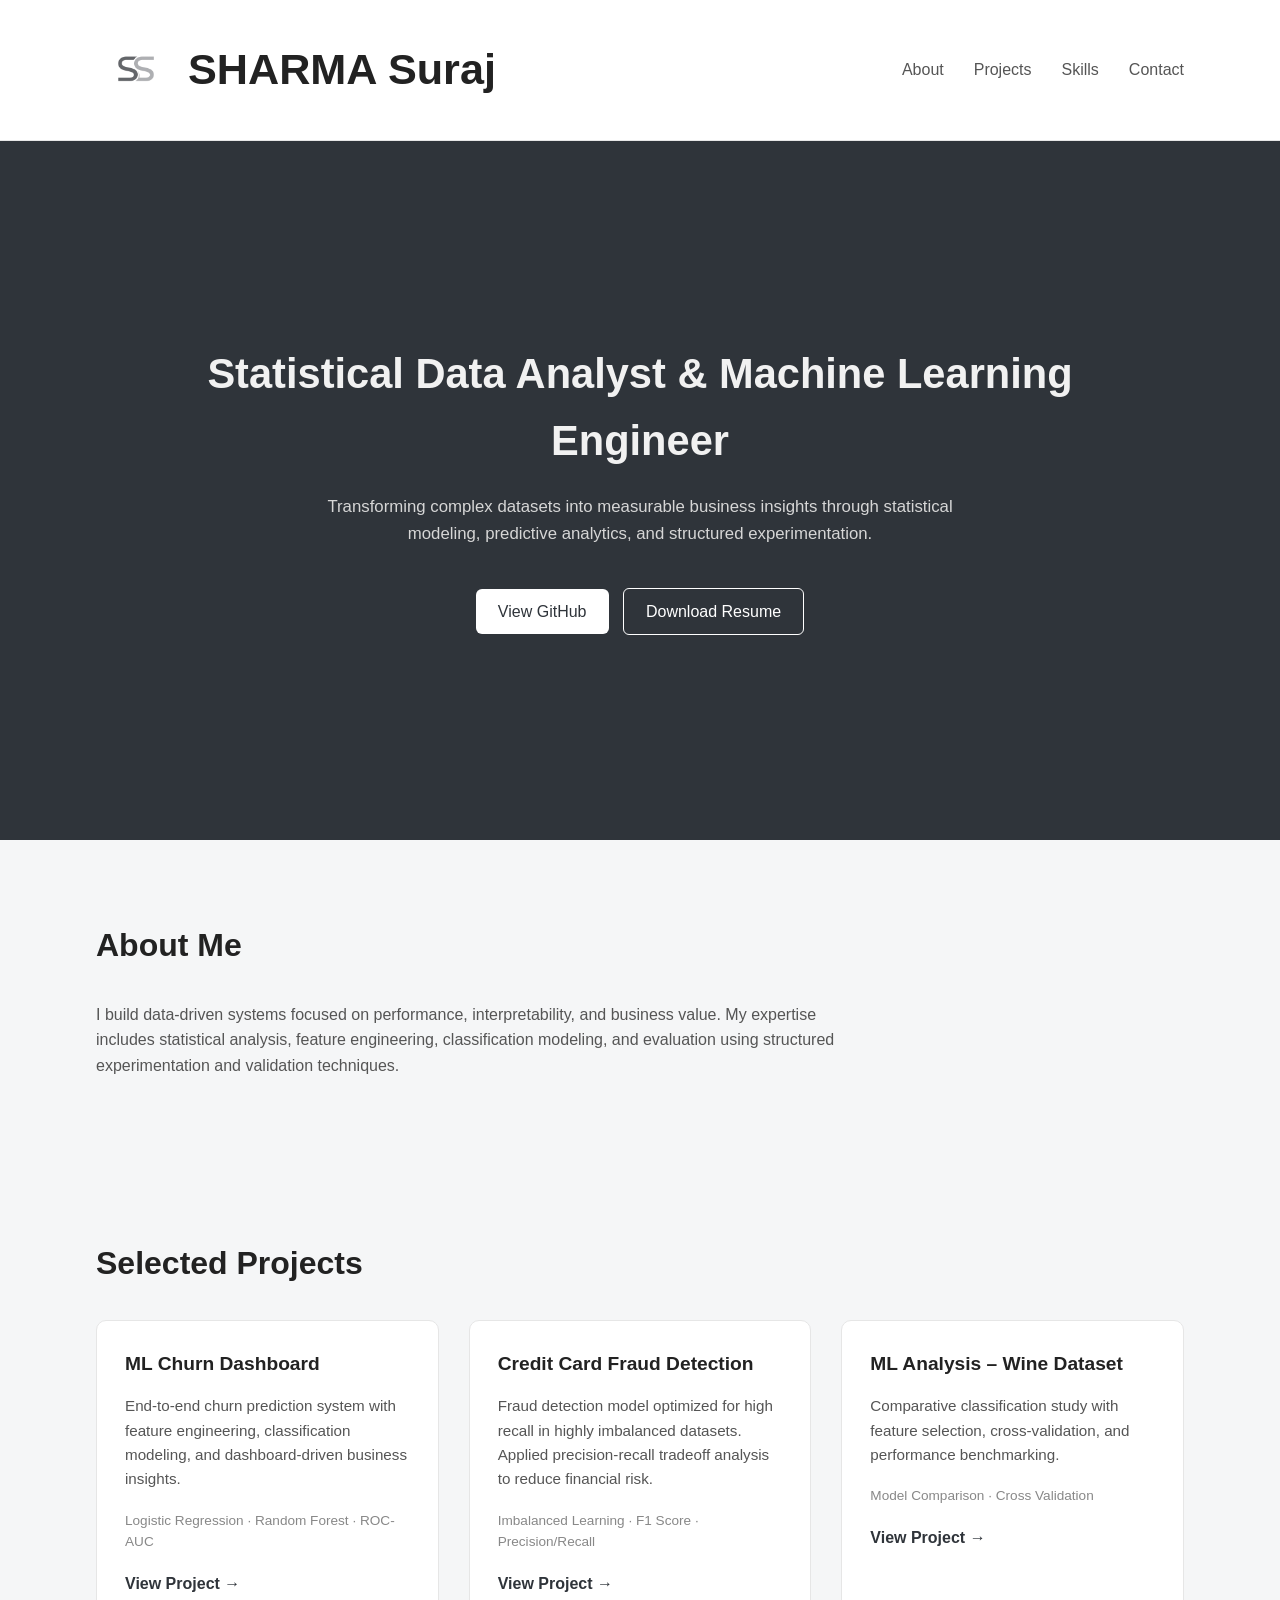
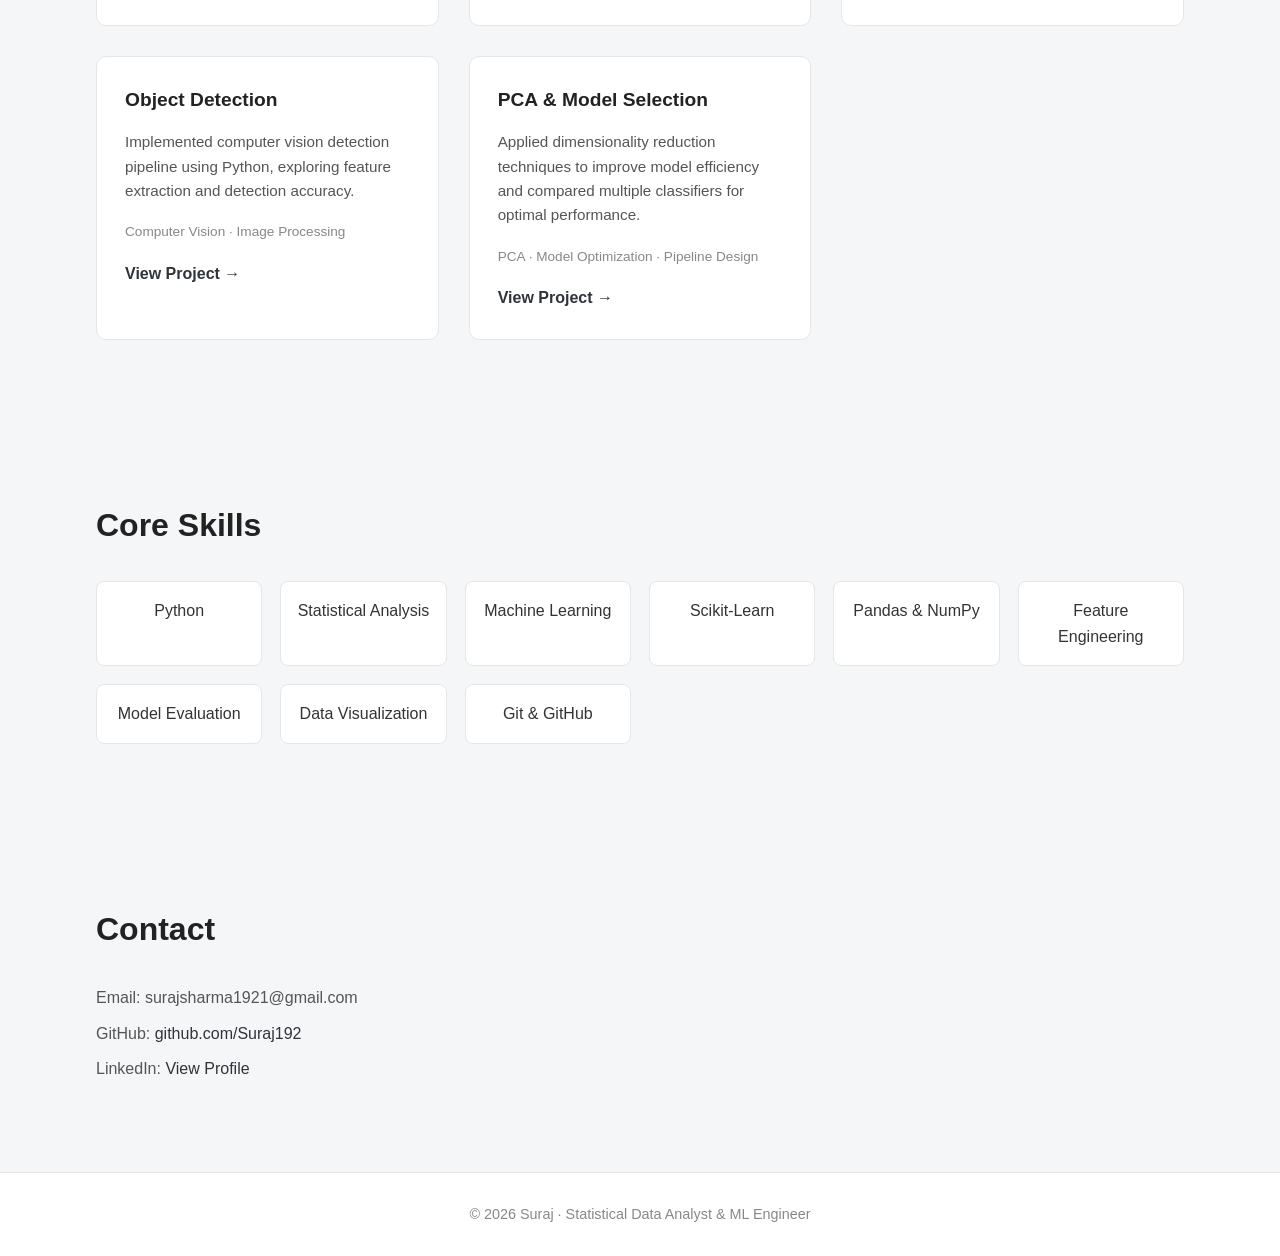
==== index.html @ f2decdfb "portfolio design and projects added" ====
<!DOCTYPE html>
<html lang="en">
<head>
    <meta charset="UTF-8">
    <title>Suraj | Statistical Data Analyst & ML Engineer</title>
    <meta name="viewport" content="width=device-width, initial-scale=1.0">
    <link rel="stylesheet" href="style.css">
</head>
<body>

<!-- NAVIGATION -->
<nav>
    <div class="container nav-container">
        <div class="brand">
            <img src="logo.png" alt="SS Logo" class="brand-logo">
            <span class="brand-name">SHARMA Suraj</span>
        </div>

        <ul>
            <li><a href="#about">About</a></li>
            <li><a href="#projects">Projects</a></li>
            <li><a href="#skills">Skills</a></li>
            <li><a href="#contact">Contact</a></li>
        </ul>
    </div>
</nav>

<!-- HERO SECTION -->
<header class="hero-section">
    <div class="container hero">
        <h1>Statistical Data Analyst & Machine Learning Engineer</h1>
        <p>
            Transforming complex datasets into measurable business insights through 
            statistical modeling, predictive analytics, and structured experimentation.
        </p>
        <div class="hero-buttons">
            <a href="https://github.com/Suraj192" target="_blank" class="btn light">View GitHub</a>
            <a href="#" class="btn outline-light">Download Resume</a>
        </div>
    </div>
</header>

<!-- ABOUT -->
<section id="about" class="container">
    <h2>About Me</h2>
    <p>
        I build data-driven systems focused on performance, interpretability, and business value.
        My expertise includes statistical analysis, feature engineering, classification modeling,
        and evaluation using structured experimentation and validation techniques.
    </p>
</section>

<!-- PROJECTS -->
<section id="projects" class="container">
    <h2>Selected Projects</h2>

    <div class="project-grid">

        <div class="project-card">
            <h3>ML Churn Dashboard</h3>
            <p>
                End-to-end churn prediction system with feature engineering,
                classification modeling, and dashboard-driven business insights.
            </p>
            <span>Logistic Regression · Random Forest · ROC-AUC</span>
            <a href="https://github.com/Suraj192/ml-churn-dashboard" target="_blank">View Project →</a>
        </div>

        <div class="project-card">
            <h3>Credit Card Fraud Detection</h3>
            <p>
                Fraud detection model optimized for high recall in highly imbalanced datasets.
                Applied precision-recall tradeoff analysis to reduce financial risk.
            </p>
            <span>Imbalanced Learning · F1 Score · Precision/Recall</span>
            <a href="https://github.com/Suraj192/credit-card-fraud-detection" target="_blank">View Project →</a>
        </div>

        <div class="project-card">
            <h3>ML Analysis – Wine Dataset</h3>
            <p>
                Comparative classification study with feature selection,
                cross-validation, and performance benchmarking.
            </p>
            <span>Model Comparison · Cross Validation</span>
            <a href="https://github.com/Suraj192/ML-Analysis_Wine_dataset" target="_blank">View Project →</a>
        </div>

        <div class="project-card">
            <h3>Object Detection</h3>
            <p>
                Implemented computer vision detection pipeline using Python,
                exploring feature extraction and detection accuracy.
            </p>
            <span>Computer Vision · Image Processing</span>
            <a href="https://github.com/Suraj192/Object_detection" target="_blank">View Project →</a>
        </div>

        <div class="project-card">
            <h3>PCA & Model Selection</h3>
            <p>
                Applied dimensionality reduction techniques to improve model efficiency
                and compared multiple classifiers for optimal performance.
            </p>
            <span>PCA · Model Optimization · Pipeline Design</span>
            <a href="https://github.com/Suraj192/PCA_and_ModelSelection" target="_blank">View Project →</a>
        </div>

    </div>
</section>

<!-- SKILLS -->
<section id="skills" class="container">
    <h2>Core Skills</h2>
    <div class="skills-grid">
        <div>Python</div>
        <div>Statistical Analysis</div>
        <div>Machine Learning</div>
        <div>Scikit-Learn</div>
        <div>Pandas & NumPy</div>
        <div>Feature Engineering</div>
        <div>Model Evaluation</div>
        <div>Data Visualization</div>
        <div>Git & GitHub</div>
    </div>
</section>

<!-- CONTACT -->
<section id="contact" class="container">
    <h2>Contact</h2>
    <p>Email: surajsharma1921@gmail.com</p>
    <p>GitHub: <a href="https://github.com/Suraj192" target="_blank">github.com/Suraj192</a></p>
    <p>LinkedIn: <a href="https://www.linkedin.com/in/suraj-sharma-a54060127/", target="_blank"> View Profile</a></p>
</section>

<!-- FOOTER -->
<footer>
    <p>© 2026 Suraj · Statistical Data Analyst & ML Engineer</p>
</footer>

</body>
</html>
---- style.css ----
/* ===== GLOBAL RESET ===== */
* {
    margin: 0;
    padding: 0;
    box-sizing: border-box;
}

body {
    font-family: 'Segoe UI', Roboto, sans-serif;
    background-color: #f5f6f7;
    color: #333;
    line-height: 1.6;
}

/* ===== LAYOUT ===== */
.container {
    width: 85%;
    max-width: 1100px;
    margin: auto;
    padding: 80px 0;
}

/* ===== NAVIGATION ===== */
/* ===== BRAND (LOGO + NAME) ===== */
.brand {
    display: flex;
    align-items: center;
    gap: 12px;
}

.brand-logo {
    width: 80px;
    height: 100px;
    object-fit: contain;
}

.brand-name {
    font-size: 2.7rem;
    font-weight: 600;
    color: #222;
}

nav {
    background: #ffffff;
    border-bottom: 1px solid #e6e6e6;
    position: sticky;
    top: 0;
    z-index: 1000;
}

.nav-container {
    display: flex;
    justify-content: space-between;
    align-items: center;
    padding: 20px 0;
}

.logo {
    font-weight: 600;
    color: #222;
}

nav ul {
    list-style: none;
    display: flex;
    gap: 30px;
}

nav a {
    text-decoration: none;
    color: #555;
    font-weight: 500;
    transition: 0.3s ease;
}

nav a:hover {
    color: #000;
}

/* ===== HERO SECTION ===== */
.hero-section {
    background: #2f343a;  /* Soft ash */
    color: #f1f1f1;
    text-align: center;
    padding: 120px 20px;
}

.hero h1 {
    font-size: 2.6rem;
    font-weight: 600;
    margin-bottom: 20px;
}

.hero p {
    max-width: 650px;
    margin: auto;
    color: #d6d6d6;
    font-size: 1.05rem;
    margin-bottom: 35px;
}

/* ===== BUTTONS ===== */
.btn {
    padding: 10px 22px;
    border-radius: 6px;
    text-decoration: none;
    font-weight: 500;
    transition: 0.3s ease;
    display: inline-block;
    margin: 5px;
}

.btn.light {
    background: #ffffff;
    color: #2f343a;
}

.btn.light:hover {
    background: #e5e5e5;
}

.btn.outline-light {
    border: 1px solid #ffffff;
    color: #ffffff;
}

.btn.outline-light:hover {
    background: #ffffff;
    color: #2f343a;
}

/* ===== HEADINGS ===== */
h2 {
    font-size: 2rem;
    margin-bottom: 30px;
    color: #222;
}

/* ===== ABOUT ===== */
#about p {
    max-width: 750px;
    color: #555;
}

/* ===== PROJECTS ===== */
.project-grid {
    display: grid;
    grid-template-columns: repeat(auto-fit, minmax(280px, 1fr));
    gap: 30px;
}

.project-card {
    background: #ffffff;
    padding: 28px;
    border-radius: 10px;
    border: 1px solid #e6e6e6;
    transition: all 0.3s ease;
}

.project-card:hover {
    box-shadow: 0 12px 28px rgba(0,0,0,0.06);
    transform: translateY(-6px);
}

.project-card h3 {
    margin-bottom: 15px;
    font-size: 1.2rem;
    color: #222;
}

.project-card p {
    color: #555;
    font-size: 0.95rem;
}

.project-card span {
    display: block;
    margin: 18px 0;
    font-size: 0.85rem;
    color: #888;
}

.project-card a {
    text-decoration: none;
    font-weight: 600;
    color: #2f343a;
}

.project-card a:hover {
    text-decoration: underline;
}

/* ===== SKILLS ===== */
.skills-grid {
    display: grid;
    grid-template-columns: repeat(auto-fit, minmax(160px, 1fr));
    gap: 18px;
}

.skills-grid div {
    background: #ffffff;
    padding: 16px;
    text-align: center;
    border-radius: 8px;
    border: 1px solid #e6e6e6;
    font-weight: 500;
    transition: 0.3s ease;
}

.skills-grid div:hover {
    box-shadow: 0 6px 16px rgba(0,0,0,0.05);
}

/* ===== CONTACT ===== */
#contact p {
    margin-bottom: 10px;
    color: #555;
}

#contact a {
    color: #2f343a;
    text-decoration: none;
}

#contact a:hover {
    text-decoration: underline;
}

/* ===== FOOTER ===== */
footer {
    background: #ffffff;
    border-top: 1px solid #e6e6e6;
    text-align: center;
    padding: 30px;
    color: #888;
    font-size: 0.9rem;
}

/* ===== RESPONSIVE ===== */
@media (max-width: 768px) {

    .nav-container {
        flex-direction: column;
        gap: 15px;
    }

    nav ul {
        gap: 15px;
    }

    .hero h1 {
        font-size: 2rem;
    }

    .container {
        width: 90%;
    }
}
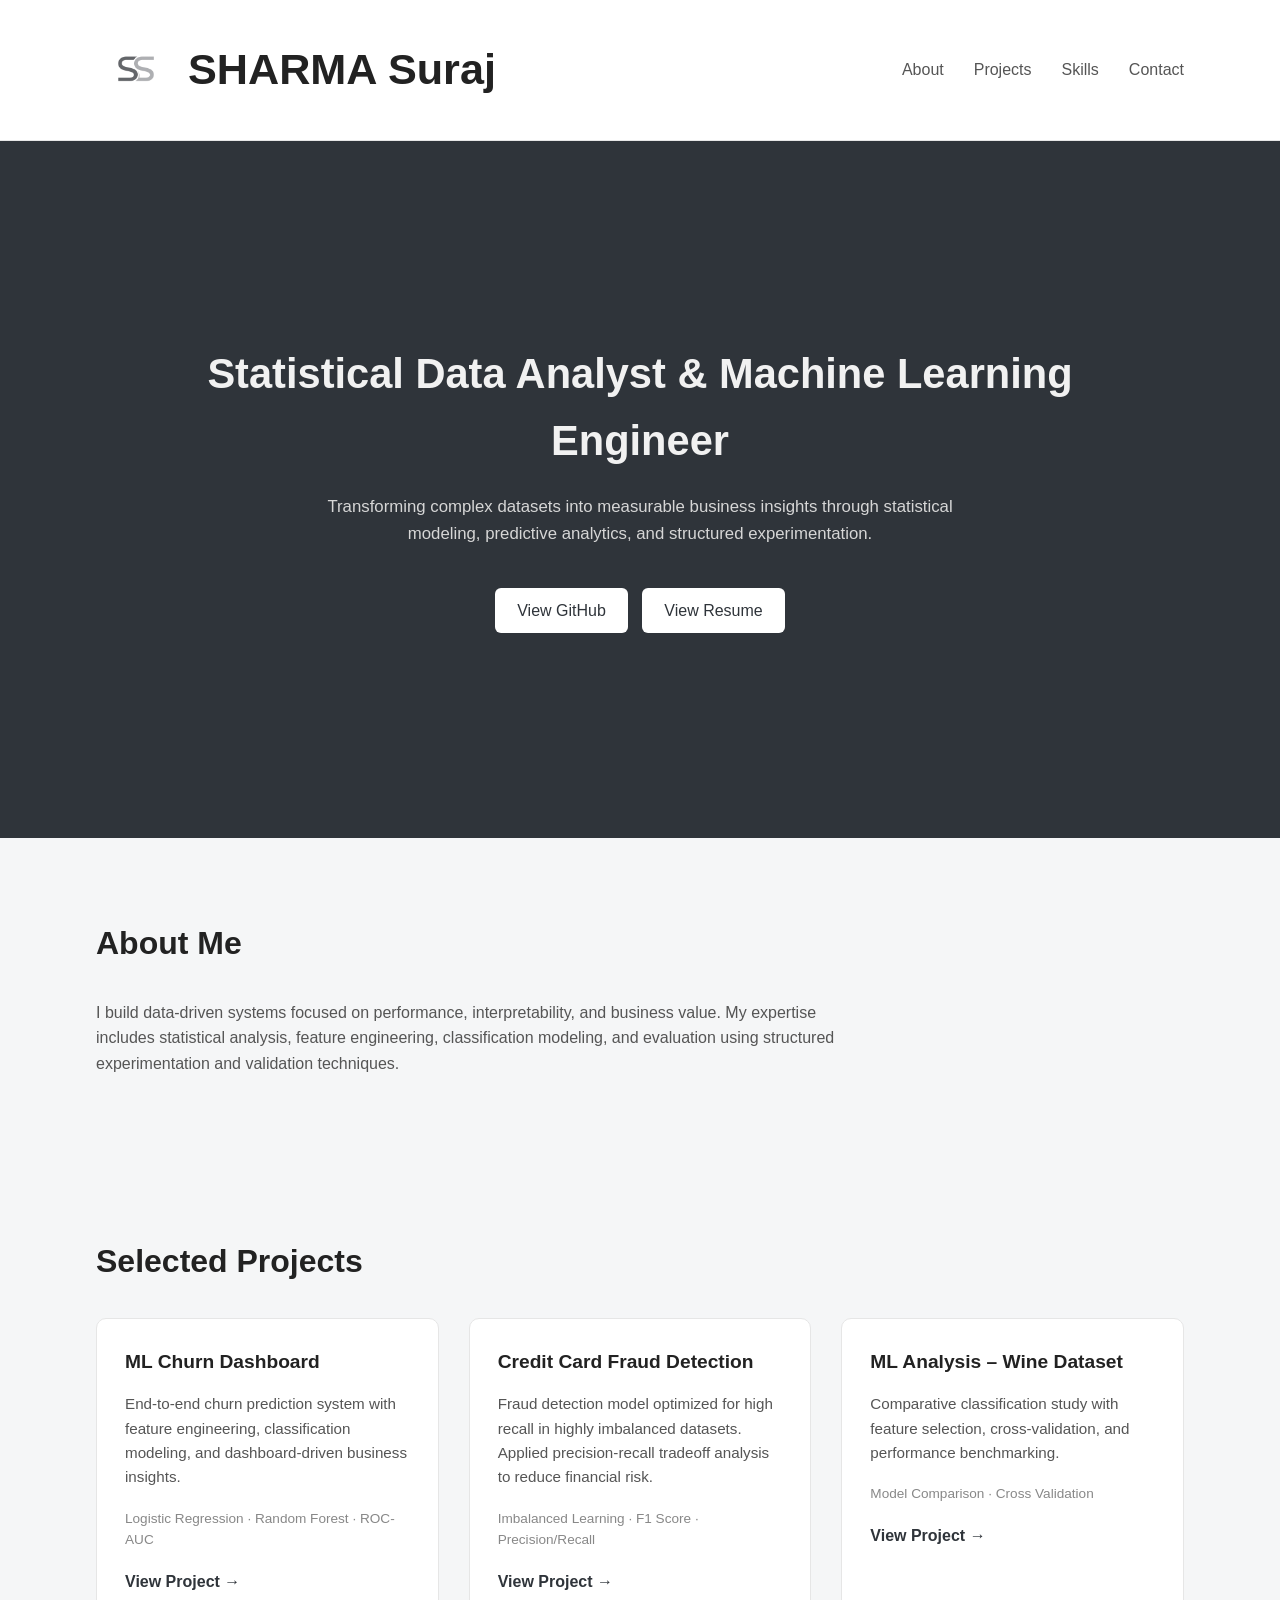
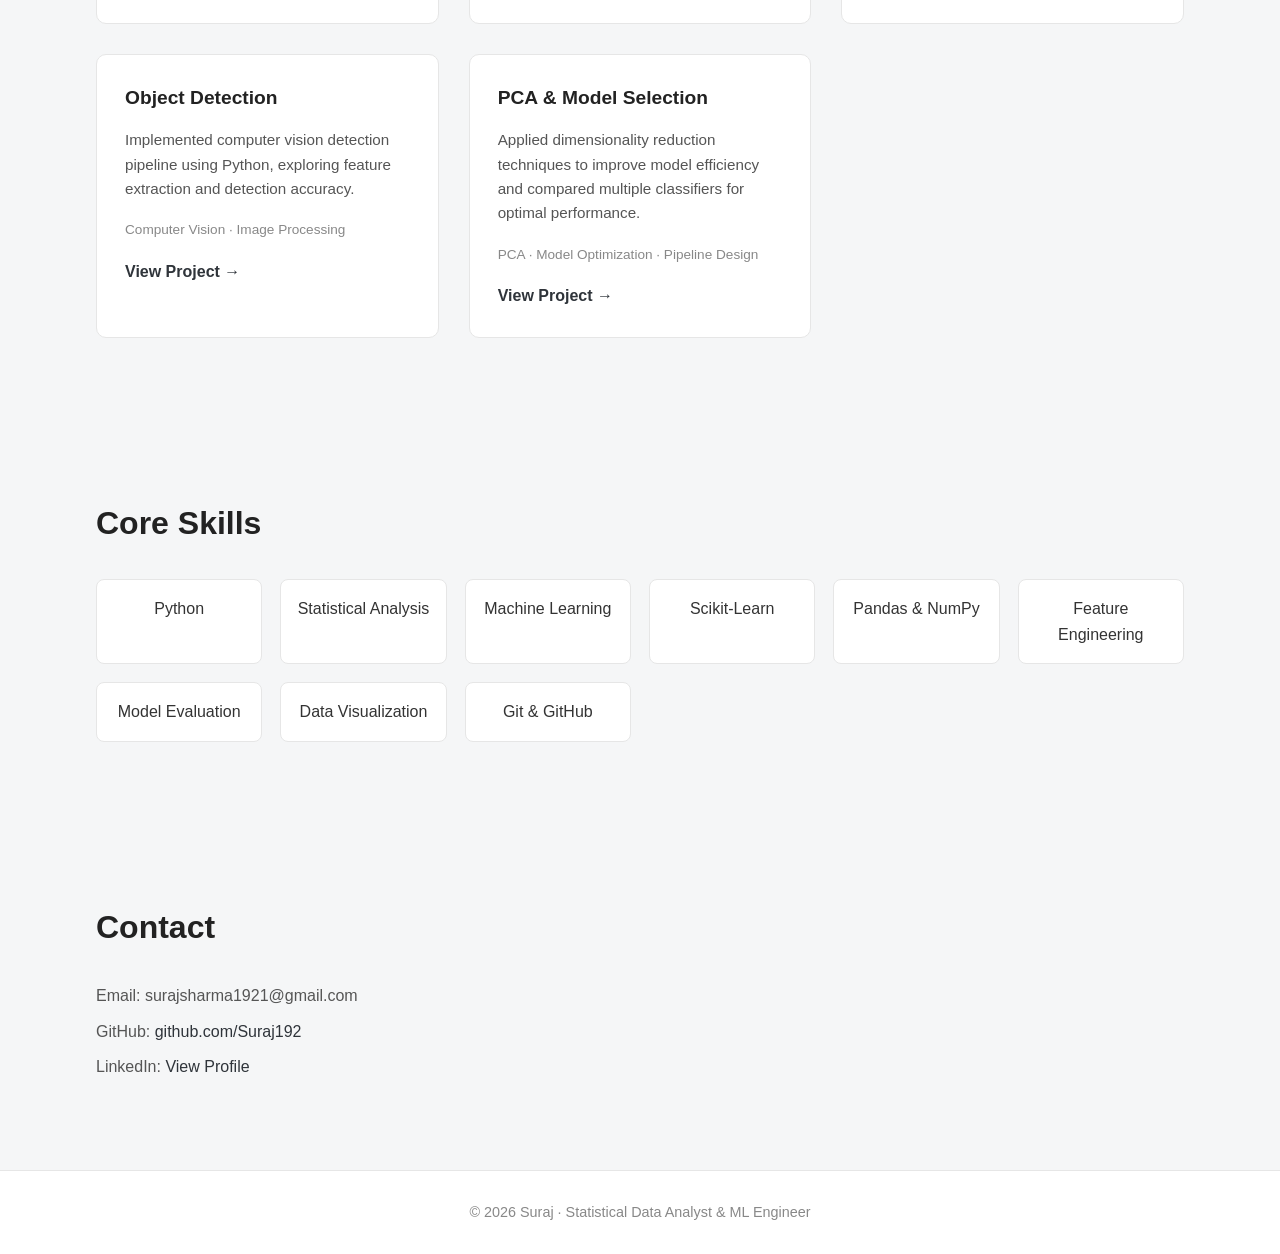
==== commit d78720e8: "changing download to view" ====
--- a/index.html
+++ b/index.html
@@ -35,7 +35,7 @@
         </p>
         <div class="hero-buttons">
             <a href="https://github.com/Suraj192" target="_blank" class="btn light">View GitHub</a>
-            <a href="#" class="btn outline-light">Download Resume</a>
+            <a href="cv.html" target="_blank" class="btn light">View Resume</a>
         </div>
     </div>
 </header>
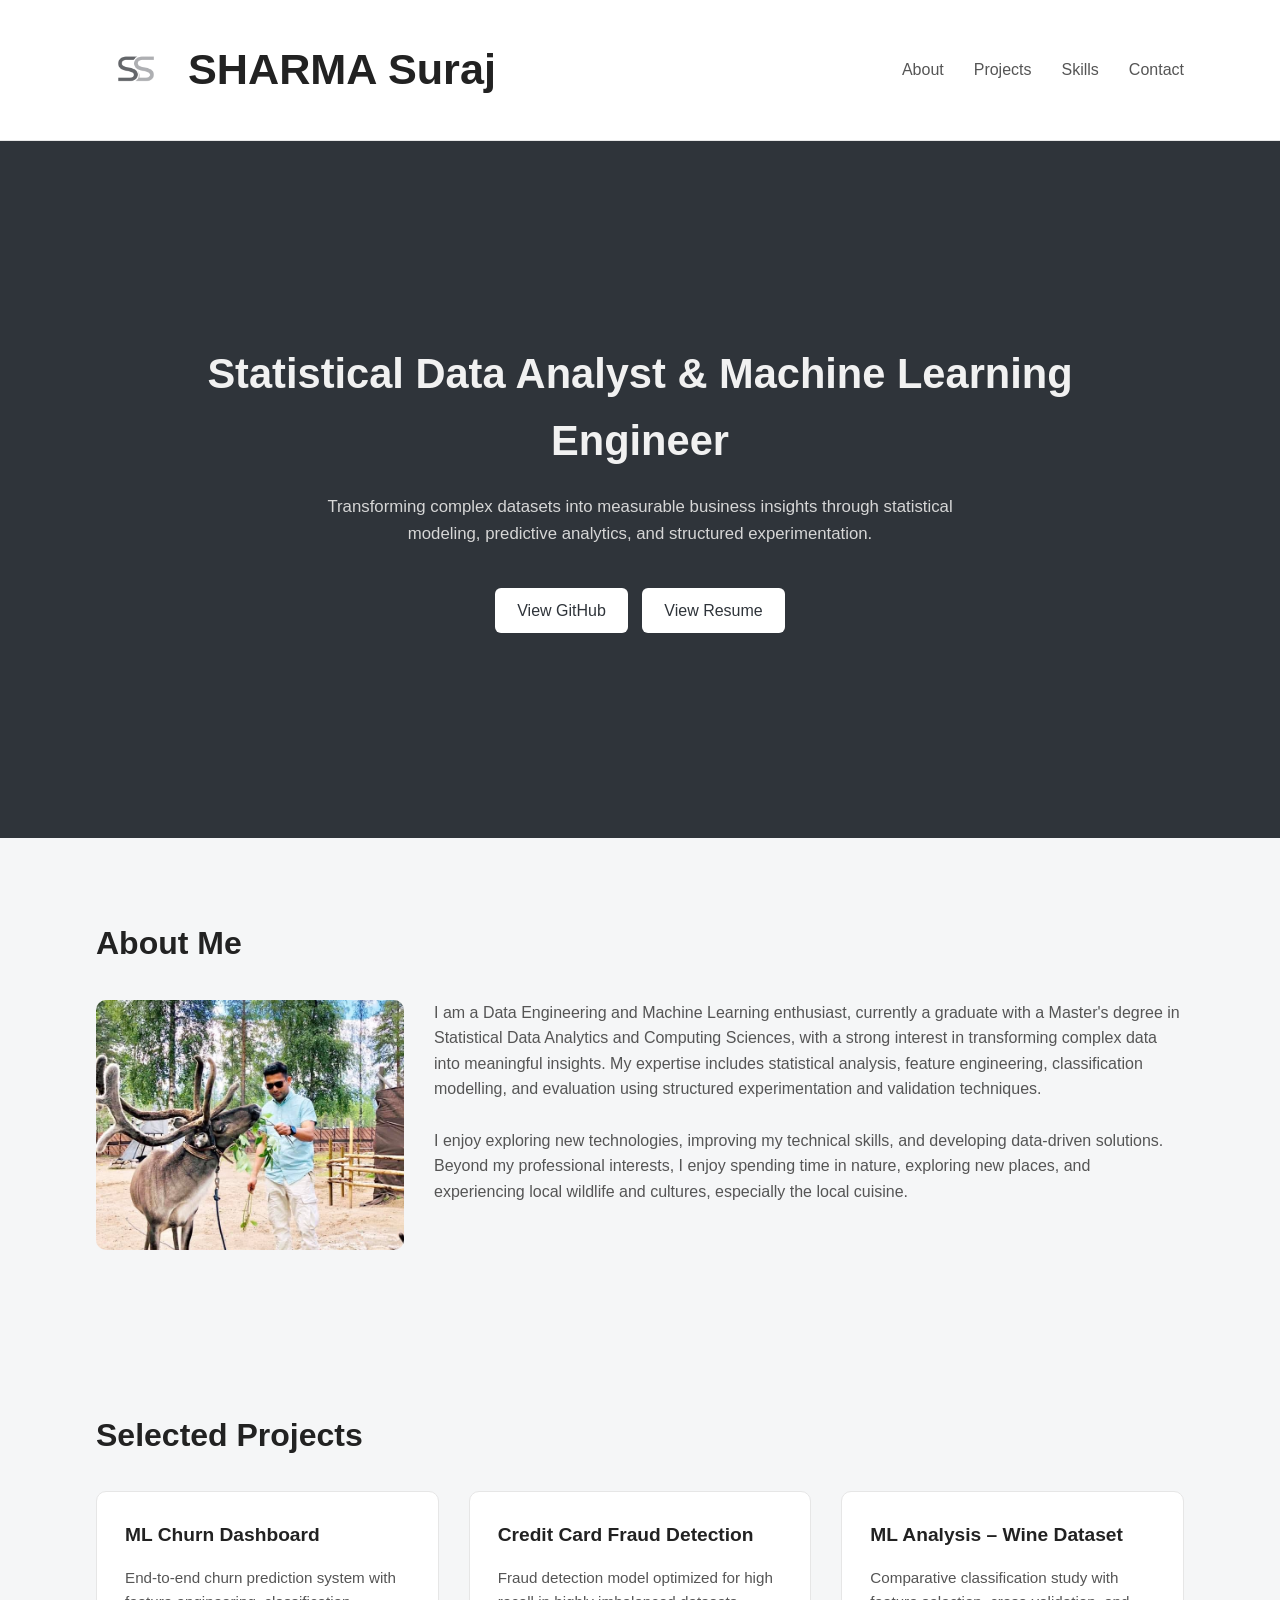
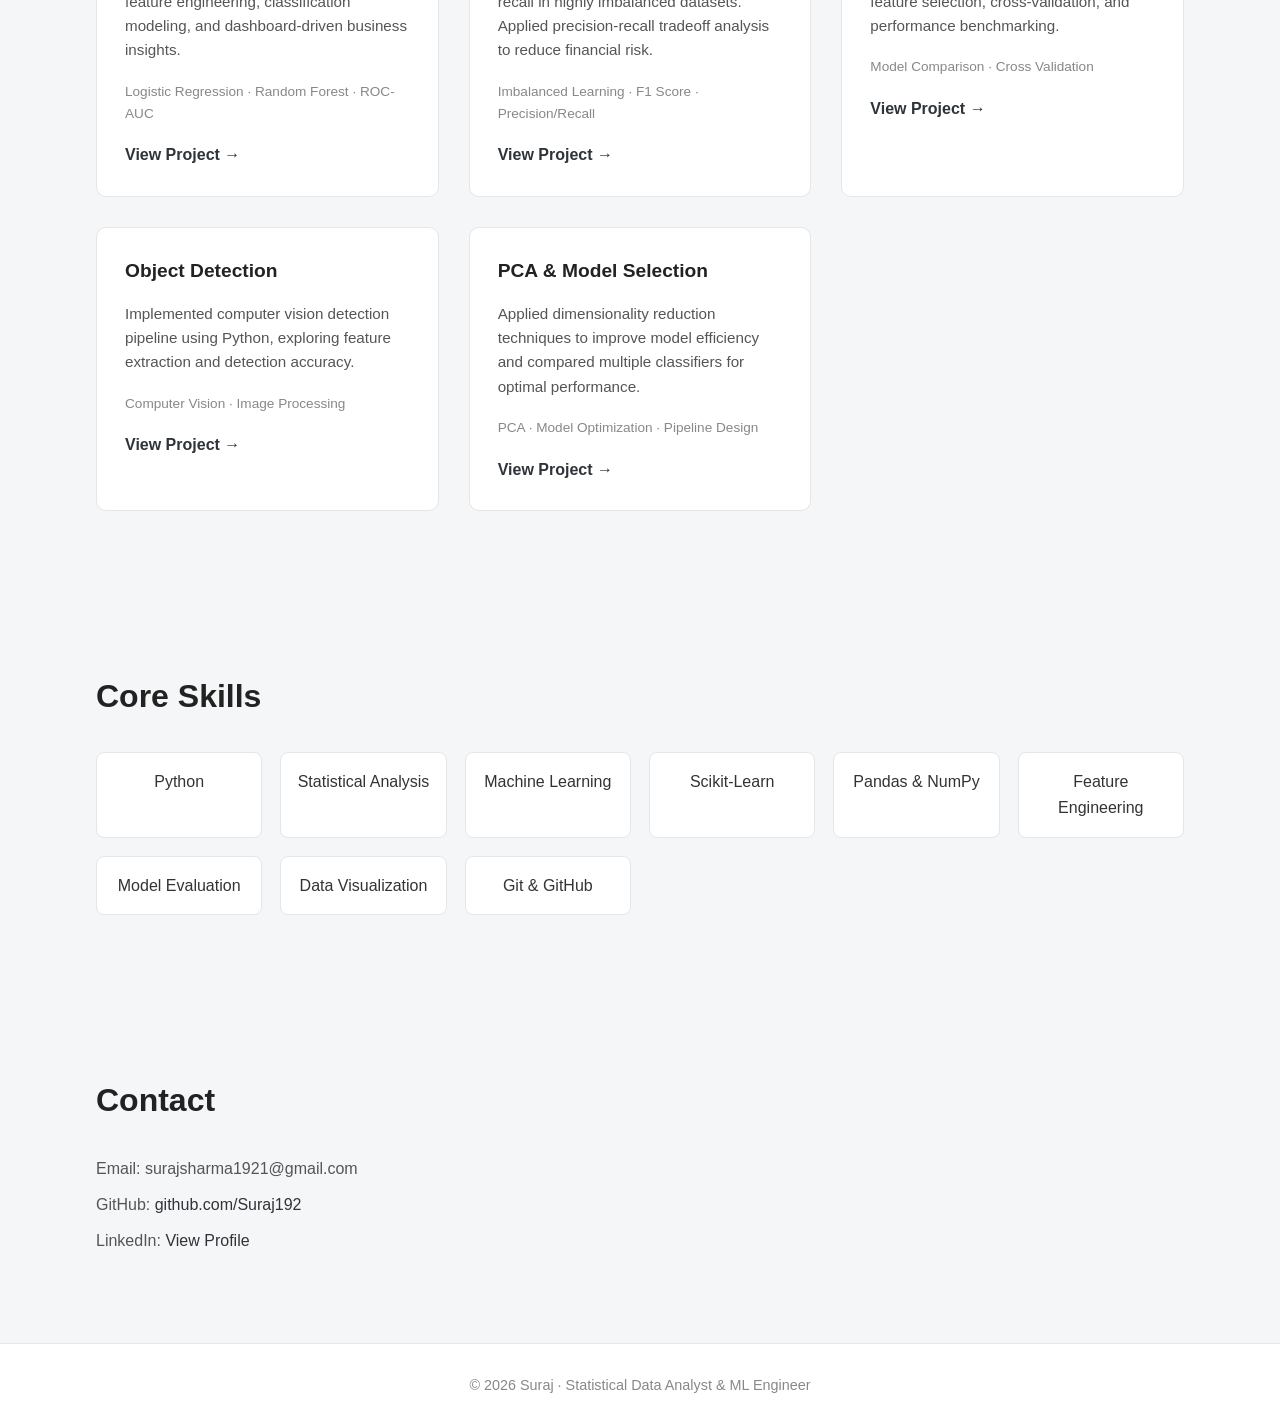
==== commit 75988c60: "about me section update" ====
--- a/index.html
+++ b/index.html
@@ -1,6 +1,15 @@
 <!DOCTYPE html>
 <html lang="en">
 <head>
+    <!-- Google tag (gtag.js) -->
+    <script async src="https://www.googletagmanager.com/gtag/js?id=G-G5Q72SXLR2"></script>
+    <script>
+        window.dataLayer = window.dataLayer || [];
+        function gtag(){dataLayer.push(arguments);}
+        gtag('js', new Date());
+
+        gtag('config', 'G-G5Q72SXLR2');
+    </script>
     <meta charset="UTF-8">
     <title>Suraj | Statistical Data Analyst & ML Engineer</title>
     <meta name="viewport" content="width=device-width, initial-scale=1.0">
@@ -43,11 +52,19 @@
 <!-- ABOUT -->
 <section id="about" class="container">
     <h2>About Me</h2>
-    <p>
-        I build data-driven systems focused on performance, interpretability, and business value.
-        My expertise includes statistical analysis, feature engineering, classification modeling,
-        and evaluation using structured experimentation and validation techniques.
-    </p>
+    <div class="about-content">
+        <img src="aboutme.jpg" class="mypic">
+        <p>
+            I am a Data Engineering and Machine Learning enthusiast, currently a graduate with a Master's degree in Statistical Data Analytics 
+            and Computing Sciences, with a strong interest in transforming complex data into meaningful insights. 
+            My expertise includes statistical analysis, feature engineering, classification modelling, and evaluation using 
+            structured experimentation and validation techniques. <br> <br>
+
+            I enjoy exploring new technologies, improving my technical skills, and developing data-driven solutions. 
+            Beyond my professional interests, I enjoy spending time in nature, exploring new places, and experiencing 
+            local wildlife and cultures, especially the local cuisine.
+        </p>
+    </div>
 </section>
 
 <!-- PROJECTS -->
@@ -73,7 +90,7 @@
                 Applied precision-recall tradeoff analysis to reduce financial risk.
             </p>
             <span>Imbalanced Learning · F1 Score · Precision/Recall</span>
-            <a href="https://github.com/Suraj192/credit-card-fraud-detection" target="_blank">View Project →</a>
+            <a href="https://github.com/Suraj192/credit-card-fraud-detection-dashboard" target="_blank">View Project →</a>
         </div>
 
         <div class="project-card">
--- a/style.css
+++ b/style.css
@@ -141,6 +141,23 @@
     max-width: 750px;
     color: #555;
 }
+.about-content {
+    display: flex;
+    align-items: flex-start;
+    justify-content: space-between;
+    gap: 30px;
+}
+
+.about-text {
+    flex: 1;
+}
+
+.mypic {
+    width: 350px;
+    height: 250px;
+    object-fit: cover;
+    border-radius: 10px;
+}
 
 /* ===== PROJECTS ===== */
 .project-grid {
@@ -239,6 +256,15 @@
 /* ===== RESPONSIVE ===== */
 @media (max-width: 768px) {
 
+    .about-content {
+        flex-direction: column;
+    }
+
+    .mypic {
+        width: 100%;
+        max-width: 400px;
+        height: auto;
+    }
     .nav-container {
         flex-direction: column;
         gap: 15px;
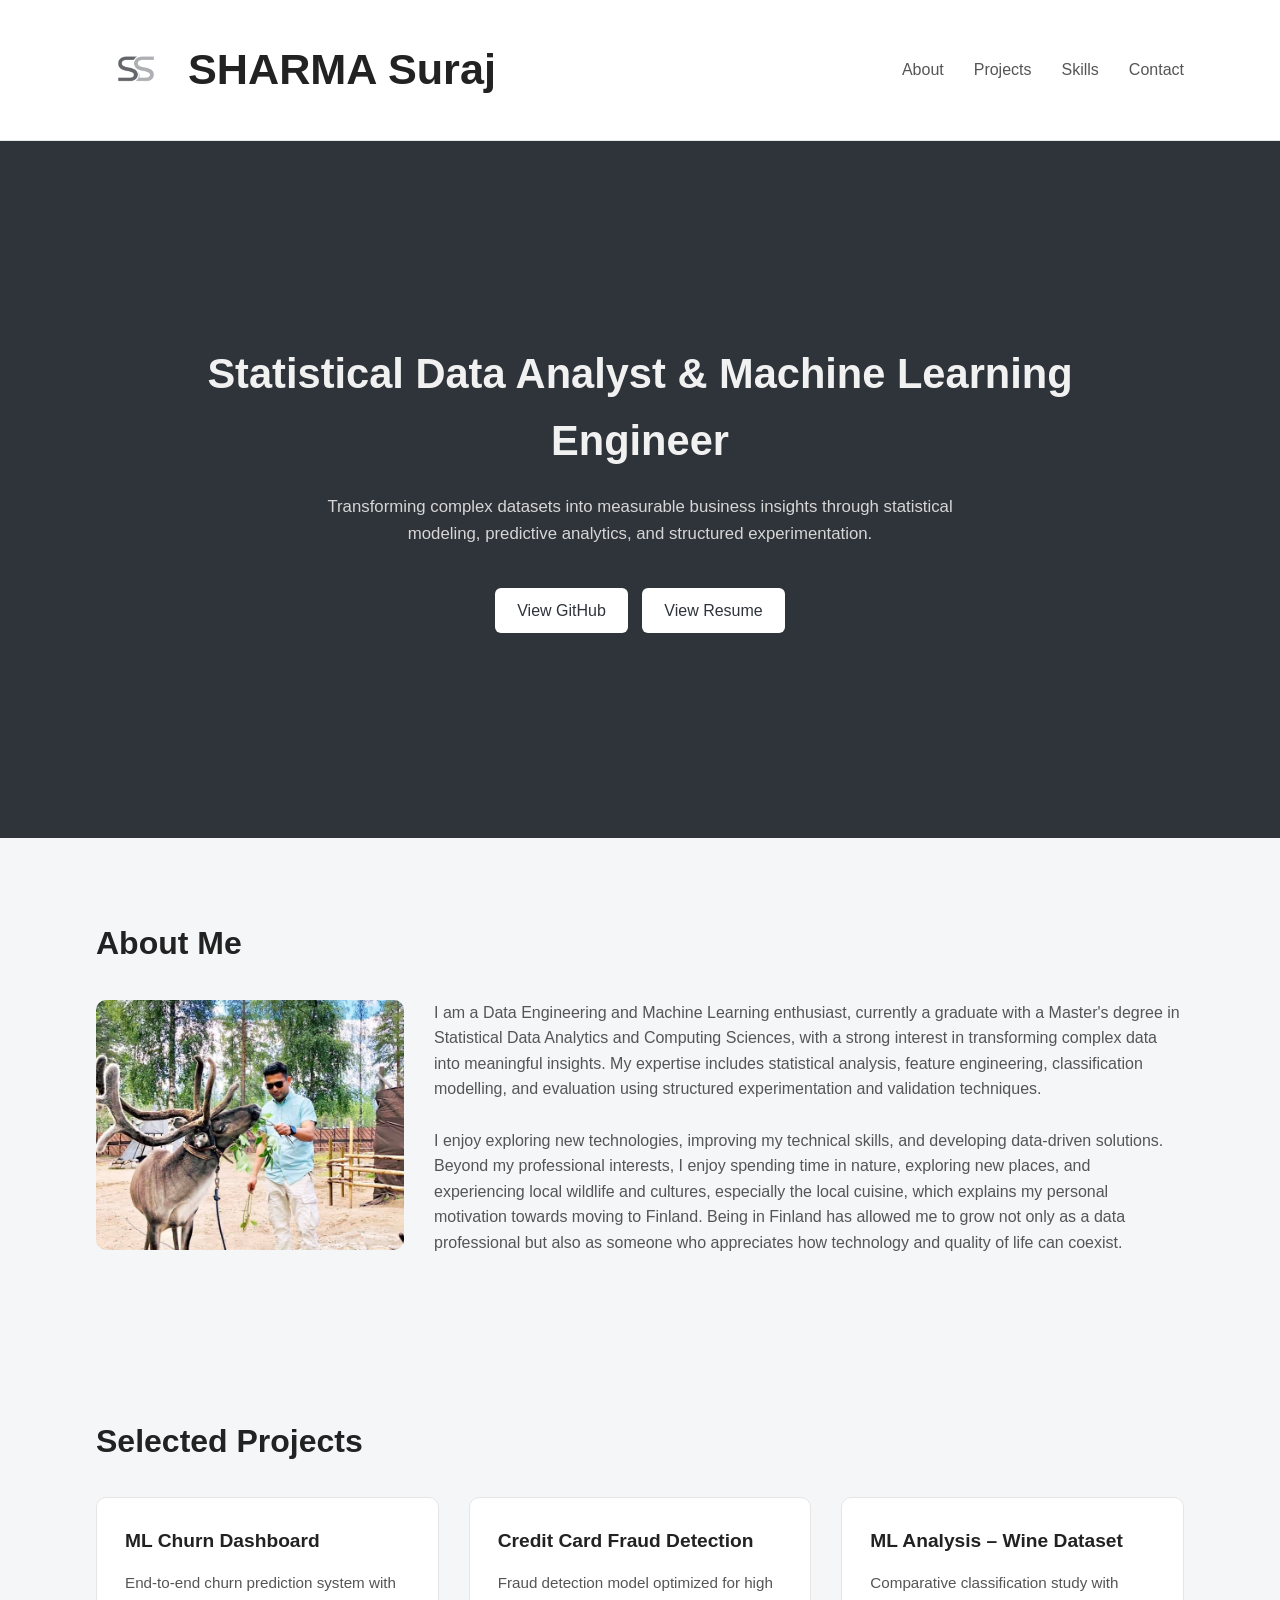
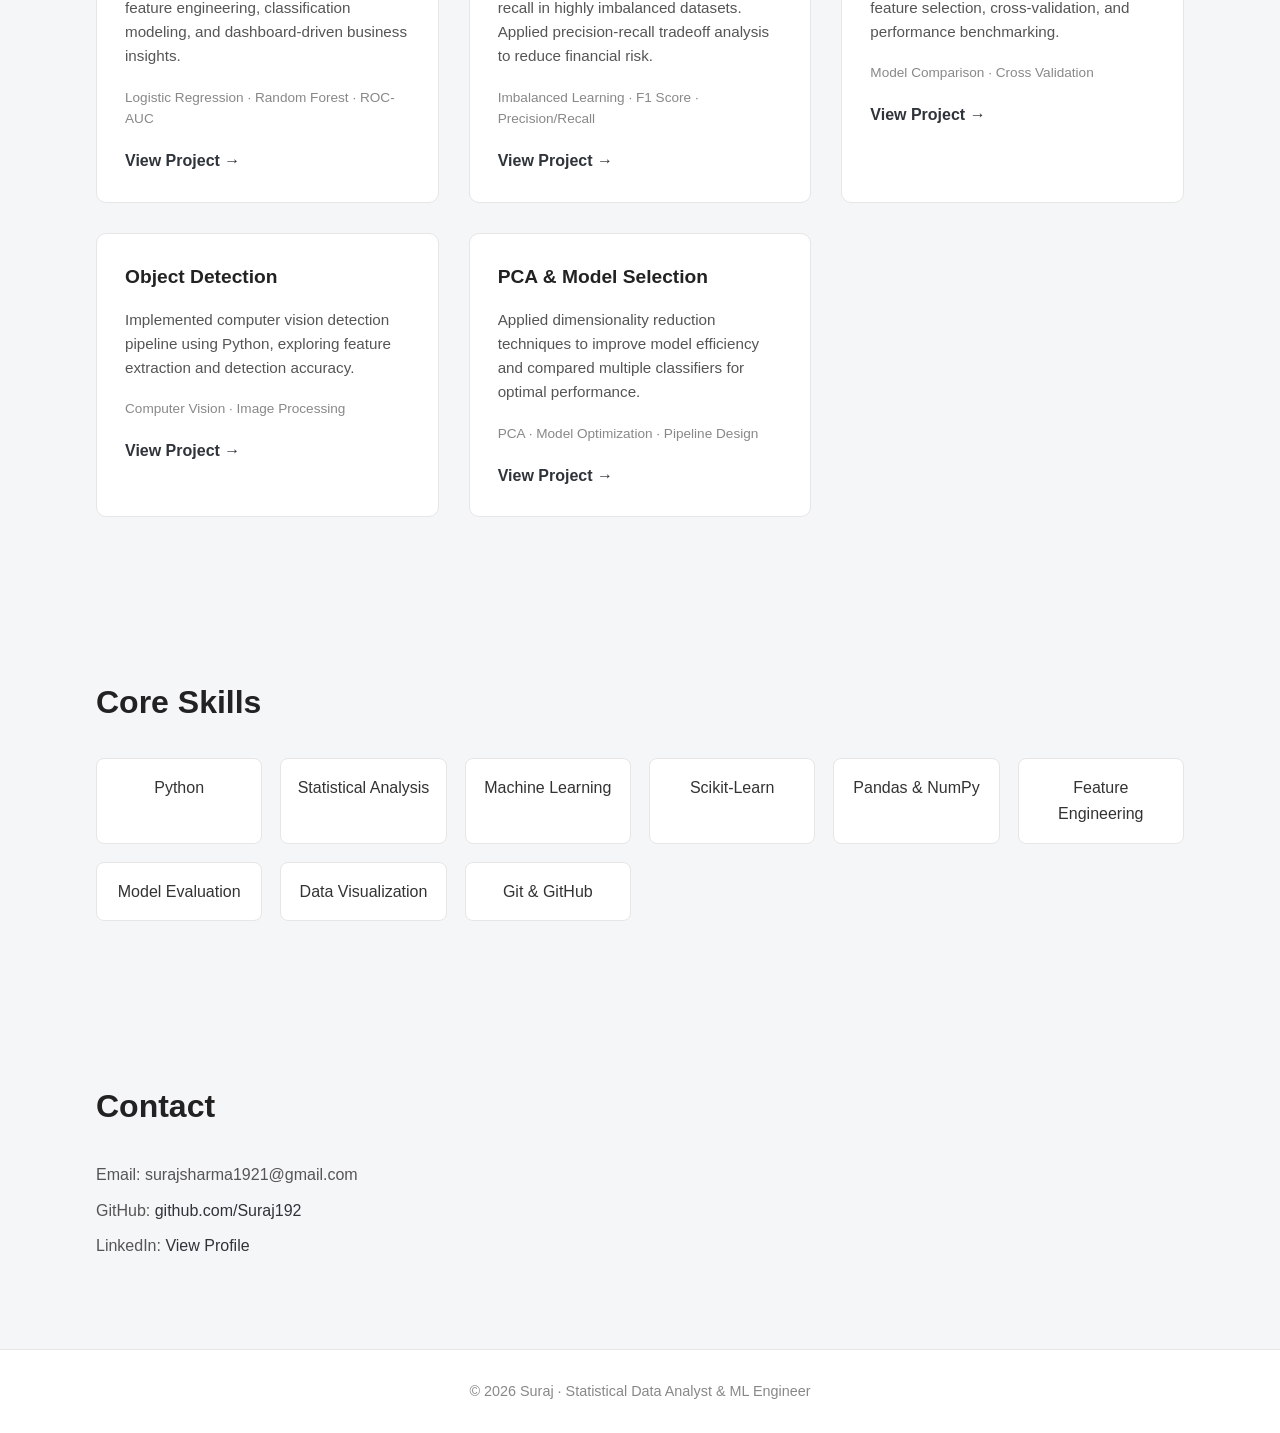
==== commit 88875d11: "inserting tag for analytics" ====
--- a/index.html
+++ b/index.html
@@ -62,7 +62,10 @@
 
             I enjoy exploring new technologies, improving my technical skills, and developing data-driven solutions. 
             Beyond my professional interests, I enjoy spending time in nature, exploring new places, and experiencing 
-            local wildlife and cultures, especially the local cuisine.
+            local wildlife and cultures, especially the local cuisine, which explains my personal motivation towards moving to Finland.
+            Being in Finland has allowed me to grow not only as a data professional but also as someone who appreciates how technology and 
+            quality of life can coexist. 
+
         </p>
     </div>
 </section>
